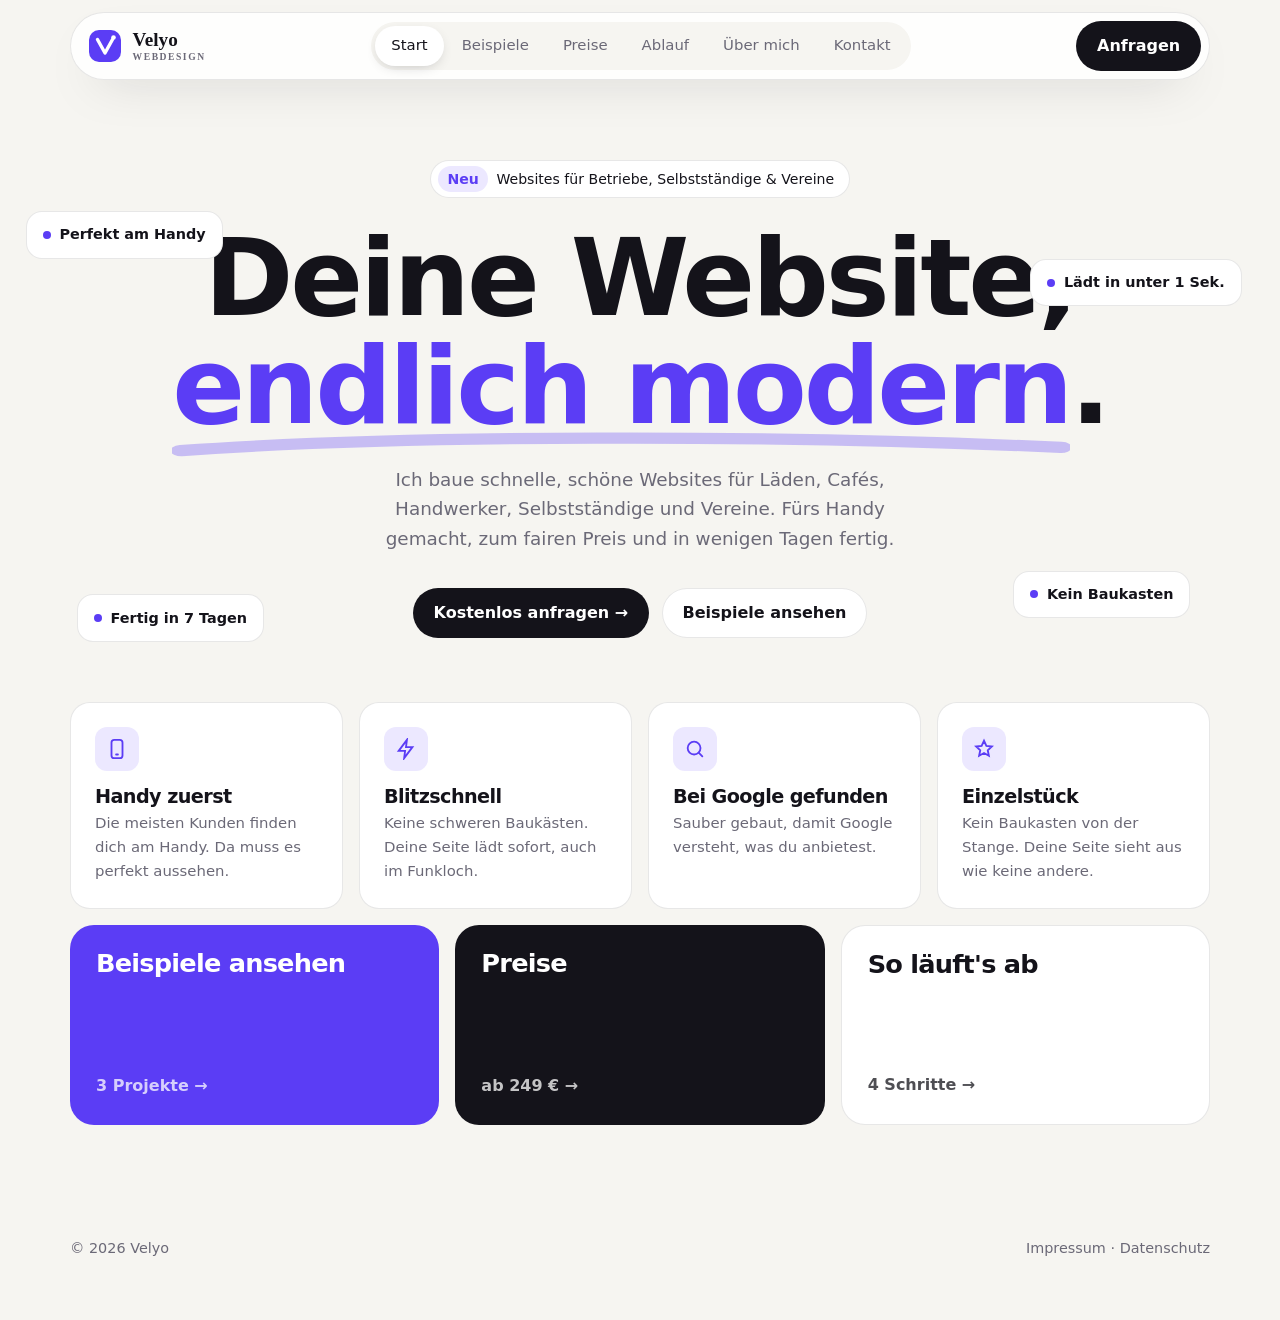
==== index.html @ c9d6e17a "index.html" ====
<!doctype html>
<html lang="de">
<head>
<meta charset="utf-8">
<meta name="viewport" content="width=device-width, initial-scale=1">
<meta name="robots" content="noindex, nofollow">
<title>Velyo – Websites für Betriebe & Vereine</title>
<meta name="description" content="Moderne Websites für Betriebe, Selbstständige und Vereine. Fürs Handy gemacht, fairer Preis, in wenigen Tagen fertig.">
<link rel="icon" href="data:image/svg+xml,%3Csvg xmlns='http://www.w3.org/2000/svg' viewBox='0 0 36 36'%3E%3Crect x='2' y='2' width='32' height='32' rx='10' fill='%235b3df5'/%3E%3Cpath d='M10.5 11.5 18 25l7.5-13.5' stroke='%23fff' stroke-width='3.4' fill='none' stroke-linecap='round' stroke-linejoin='round'/%3E%3Ccircle cx='26.5' cy='9.5' r='2.3' fill='%23fff'/%3E%3C/svg%3E">
<link rel="stylesheet" href="fonts/fonts.css">
<style>
  /* Nur eine Farbe: Lila. Dazu Schwarz, Weiß und Grau. */
  :root{--bg:#f6f5f1;--karte:#fff;--text:#14131a;--muted:#6b6977;--line:rgba(20,19,26,.1);--akzent:#5b3df5;--akzent-hell:#ece8ff;--schatten:0 20px 50px -28px rgba(20,19,26,.35)}
  *{box-sizing:border-box;margin:0;padding:0}
  body{font-family:'Inter',system-ui,sans-serif;background:var(--bg);color:var(--text);line-height:1.6;overflow-x:hidden}
  h1,h2,h3{font-family:'Bricolage Grotesque',system-ui,sans-serif;letter-spacing:-.03em;line-height:1;font-weight:800}
  a{color:inherit}
  .wrap{max-width:1180px;margin:0 auto;padding:0 20px}
  .ak{color:var(--akzent)}

  /* ---------- Menü ---------- */
  nav{position:sticky;top:12px;z-index:30;margin:12px auto 0;max-width:1180px;padding:0 20px}
  .bar{position:relative;display:flex;align-items:center;justify-content:space-between;gap:1rem;background:rgba(255,255,255,.86);backdrop-filter:blur(14px);border:1px solid var(--line);border-radius:999px;padding:8px 8px 8px 16px;box-shadow:var(--schatten)}
  .logo{font-family:'Bricolage Grotesque';font-weight:800;font-size:1.2rem;text-decoration:none;display:flex;align-items:center;gap:.6rem;flex:none}
  .logo svg{flex:none;transition:transform .4s cubic-bezier(.3,1.6,.5,1)}
  .logo:hover svg{transform:rotate(-8deg) scale(1.06)}
  .logo span{display:flex;flex-direction:column;line-height:1}
  .logo small{font-family:'Inter';font-size:.6rem;font-weight:600;letter-spacing:.16em;text-transform:uppercase;color:var(--muted);margin-top:3px}
  .menu{display:flex;gap:2px;list-style:none;background:var(--bg);border-radius:999px;padding:4px}
  .menu a{display:block;text-decoration:none;font-weight:500;font-size:.93rem;color:var(--muted);padding:.5rem 1rem;border-radius:999px;transition:background .25s,color .25s}
  .menu a:hover{color:var(--text)}
  .menu a.aktiv{background:#fff;color:var(--text);box-shadow:0 4px 14px -6px rgba(20,19,26,.3)}
  .rechts{display:flex;align-items:center;gap:6px}
  .burger{display:none;width:44px;height:44px;border-radius:50%;border:1px solid var(--line);background:#fff;cursor:pointer;place-items:center}
  .burger span{display:block;width:18px;height:2px;background:var(--text);border-radius:2px;position:relative;transition:background .2s}
  .burger span::before,.burger span::after{content:"";position:absolute;left:0;width:18px;height:2px;background:var(--text);border-radius:2px;transition:transform .25s}
  .burger span::before{top:-6px}.burger span::after{top:6px}
  .offen .burger span{background:transparent}
  .offen .burger span::before{transform:translateY(6px) rotate(45deg)}
  .offen .burger span::after{transform:translateY(-6px) rotate(-45deg)}
  .handymenu{display:none;position:absolute;top:calc(100% + 10px);left:0;right:0;background:#fff;border:1px solid var(--line);border-radius:24px;padding:10px;box-shadow:0 30px 60px -20px rgba(20,19,26,.4)}
  .offen .handymenu{display:grid;animation:auf .25s ease}
  @keyframes auf{from{opacity:0;transform:translateY(-8px)}}
  .handymenu a{text-decoration:none;font-family:'Bricolage Grotesque';font-weight:700;font-size:1.3rem;padding:.85rem 1rem;border-radius:16px;display:flex;justify-content:space-between}
  .handymenu a::after{content:"→";color:var(--muted)}
  .handymenu a.aktiv{background:var(--akzent-hell);color:var(--akzent)}
  .handymenu a.aktiv::after{color:var(--akzent)}

  .btn{display:inline-flex;align-items:center;gap:.5rem;background:var(--text);color:#fff;text-decoration:none;font:inherit;font-weight:600;padding:.75rem 1.3rem;border-radius:999px;border:0;cursor:pointer;transition:transform .2s,background .2s}
  .btn:hover{transform:translateY(-2px);background:var(--akzent)}
  .btn.hell{background:#fff;color:var(--text);box-shadow:inset 0 0 0 1px var(--line)}
  .btn.hell:hover{background:var(--akzent-hell);color:var(--akzent)}

  /* ---------- Seiten ---------- */
  .seite{display:none;min-height:70vh}
  .seite.an{display:block;animation:seite .45s cubic-bezier(.2,.7,.2,1)}
  @keyframes seite{from{opacity:0;transform:translateY(14px)}}
  section{padding:72px 0}
  .kopf{display:flex;justify-content:space-between;align-items:end;gap:2rem;flex-wrap:wrap;margin-bottom:2.5rem}
  .kicker{font-weight:600;color:var(--akzent);font-size:.9rem;margin-bottom:.6rem;display:block}
  h2{font-size:clamp(2.3rem,5.4vw,4.2rem)}
  .kopf p{max-width:26rem;color:var(--muted)}
  .weiter{display:flex;justify-content:center;gap:.7rem;flex-wrap:wrap;margin-top:3rem}

  /* Start */
  .hero{padding:80px 0 40px;text-align:center;position:relative}
  .pill{display:inline-flex;align-items:center;gap:.5rem;background:#fff;border:1px solid var(--line);border-radius:999px;padding:.35rem .9rem .35rem .4rem;font-size:.88rem;font-weight:500;margin-bottom:1.6rem}
  .pill b{background:var(--akzent-hell);color:var(--akzent);border-radius:999px;padding:.1rem .6rem;font-weight:600}
  .hero h1{font-size:clamp(2.9rem,8.4vw,7rem);max-width:14ch;margin:0 auto}
  .mark{position:relative;white-space:nowrap;color:var(--akzent)}
  .mark svg{position:absolute;left:0;bottom:-.12em;width:100%;height:.3em}
  .mark path{stroke-dasharray:400;stroke-dashoffset:400;animation:draw 1.2s .4s ease forwards}
  @keyframes draw{to{stroke-dashoffset:0}}
  .hero p{max-width:36rem;margin:1.6rem auto 2.2rem;color:var(--muted);font-size:1.15rem}
  .ctas{display:flex;gap:.8rem;justify-content:center;flex-wrap:wrap}
  .floats{position:absolute;inset:0;pointer-events:none}
  .f{position:absolute;display:flex;align-items:center;gap:.55rem;background:#fff;border:1px solid var(--line);border-radius:16px;padding:.7rem 1rem;font-weight:600;font-size:.9rem;box-shadow:var(--schatten);animation:float 6s ease-in-out infinite}
  .f::before{content:"";width:8px;height:8px;border-radius:50%;background:var(--akzent)}
  @keyframes float{50%{transform:translateY(-12px)}}
  .vorteile{display:grid;grid-template-columns:repeat(4,1fr);gap:16px}
  .v{background:var(--karte);border:1px solid var(--line);border-radius:20px;padding:24px}
  .v .ico{width:44px;height:44px;border-radius:12px;display:grid;place-items:center;margin-bottom:1rem;background:var(--akzent-hell)}
  .v h3{font-size:1.2rem;margin-bottom:.4rem}
  .v p{color:var(--muted);font-size:.93rem}
  .kacheln{display:grid;grid-template-columns:repeat(3,1fr);gap:16px;margin-top:16px}
  .sprung{display:flex;flex-direction:column;justify-content:space-between;gap:2.5rem;min-height:200px;background:var(--karte);border:1px solid var(--line);border-radius:24px;padding:26px;text-decoration:none;transition:transform .25s,box-shadow .25s}
  .sprung:hover{transform:translateY(-4px);box-shadow:var(--schatten)}
  .sprung.dunkel{background:var(--text);color:#fff;border:0}
  .sprung.lila{background:var(--akzent);color:#fff;border:0}
  .sprung h3{font-size:1.6rem}
  .sprung span{font-weight:600;opacity:.75}

  /* Arbeiten */
  .projekte{display:grid;grid-template-columns:repeat(3,1fr);gap:20px}
  .projekt{background:var(--karte);border:1px solid var(--line);border-radius:24px;overflow:hidden;text-decoration:none;display:flex;flex-direction:column;transition:transform .3s,box-shadow .3s}
  .projekt:hover{transform:translateY(-6px);box-shadow:var(--schatten)}
  .screen{position:relative;aspect-ratio:4/5;overflow:hidden;background:#eee;border-bottom:1px solid var(--line)}
  .screen iframe{position:absolute;top:0;left:0;width:390px;height:780px;border:0;transform-origin:0 0;pointer-events:none}
  .projekt .info{padding:20px 22px 22px}
  .projekt h3{font-size:1.4rem;margin-bottom:.3rem}
  .projekt p{color:var(--muted);font-size:.93rem}
  .tags{display:flex;gap:.4rem;flex-wrap:wrap;margin-top:.9rem}
  .tags span{font-size:.75rem;font-weight:600;background:var(--bg);border-radius:999px;padding:.2rem .65rem}
  .hinweis{color:var(--muted);font-size:.85rem;margin-top:1.2rem}

  /* Preise */
  .preise{display:grid;grid-template-columns:repeat(3,1fr);gap:20px;align-items:stretch}
  .p{background:var(--karte);border:1px solid var(--line);border-radius:28px;padding:32px;display:flex;flex-direction:column}
  .p.top{background:var(--text);color:#fff;border:0;box-shadow:var(--schatten)}
  .p.top .muted{color:#a9a7b6}
  .badge{align-self:flex-start;background:var(--akzent);color:#fff;font-weight:600;font-size:.75rem;padding:.25rem .7rem;border-radius:999px;margin-bottom:1rem}
  .p h3{font-size:1.5rem}
  .muted{color:var(--muted)}
  .betrag{font-family:'Bricolage Grotesque';font-weight:800;font-size:3.2rem;margin:1rem 0 .2rem;letter-spacing:-.04em}
  .betrag small{font-size:1rem;font-weight:500;letter-spacing:0}
  .p ul{list-style:none;margin:1.4rem 0 2rem;flex:1}
  .p li{padding:.45rem 0 .45rem 1.7rem;position:relative}
  .p li::before{content:"";position:absolute;left:0;top:.75rem;width:14px;height:8px;border-left:2.5px solid var(--akzent);border-bottom:2.5px solid var(--akzent);transform:rotate(-45deg)}
  .p.top li::before{border-color:#fff}
  .p.top .btn{background:var(--akzent)}
  .p.top .btn:hover{background:#fff;color:var(--text)}
  .angebot{margin-top:2rem;background:var(--akzent-hell);border-radius:20px;padding:20px 24px;font-weight:500}
  .angebot b{font-family:'Bricolage Grotesque';font-size:1.2rem;color:var(--akzent)}

  /* Ablauf */
  .schritte{display:grid;grid-template-columns:repeat(4,1fr);gap:16px}
  .schritt{padding:24px;border-radius:20px;background:var(--karte);border:1px solid var(--line)}
  .schritt .n{font-family:'Bricolage Grotesque';font-weight:800;font-size:2.6rem;color:var(--akzent);line-height:1;margin-bottom:.8rem}
  .schritt h3{font-size:1.15rem;margin-bottom:.3rem}
  .schritt p{color:var(--muted);font-size:.93rem}
  details{background:var(--karte);border:1px solid var(--line);border-radius:16px;padding:18px 22px;margin-bottom:10px}
  summary{font-weight:600;cursor:pointer;list-style:none;display:flex;justify-content:space-between;gap:1rem}
  summary::after{content:"+";font-size:1.3rem;line-height:1;transition:transform .2s;color:var(--akzent)}
  details[open] summary::after{transform:rotate(45deg)}
  details p{color:var(--muted);margin-top:.7rem}

  /* Über mich */
  .ich{display:grid;grid-template-columns:.8fr 1.2fr;gap:48px;align-items:center}
  .ichkarte{border-radius:32px;background:var(--akzent);padding:14px;display:grid;grid-template-columns:1fr 1fr;gap:10px;box-shadow:0 40px 70px -40px rgba(91,61,245,.7)}
  .ik-zahl{background:rgba(255,255,255,.12);border:1px solid rgba(255,255,255,.2);border-radius:22px;padding:26px 20px;color:#fff}
  .ik-zahl b{display:block;font-family:'Bricolage Grotesque';font-weight:800;font-size:clamp(2rem,4.4vw,2.8rem);letter-spacing:-.03em;line-height:1}
  .ik-zahl span{display:block;margin-top:.5rem;font-size:.9rem;opacity:.85}
  .ich p{color:var(--muted);font-size:1.08rem;margin-bottom:1rem}
  .ich p b{color:var(--text)}
  .prinzipien{list-style:none;margin:0 0 1rem}
  .prinzipien li{color:var(--muted);padding:.3rem 0 .3rem 1.6rem;position:relative}
  .prinzipien li::before{content:"";position:absolute;left:0;top:.75rem;width:10px;height:10px;border-radius:3px;background:var(--akzent)}
  .prinzipien b{color:var(--text)}

  /* Kontakt */
  .kontakt{background:var(--text);color:#fff;border-radius:36px;padding:64px 48px;text-align:center;position:relative;overflow:hidden}
  .kontakt::before{content:"";position:absolute;width:520px;height:520px;border-radius:50%;background:radial-gradient(circle,rgba(91,61,245,.5),transparent 70%);top:-220px;left:50%;transform:translateX(-50%)}
  .kontakt > *{position:relative;z-index:1}
  .kontakt h2{margin-bottom:1rem}
  .kontakt p{color:#a9a7b6;max-width:32rem;margin:0 auto 2rem}
  .formular{max-width:560px;margin:0 auto;text-align:left;display:grid;gap:12px}
  .formular .zeile{display:grid;grid-template-columns:1fr 1fr;gap:12px}
  .formular input,.formular textarea{width:100%;font:inherit;color:#fff;background:rgba(255,255,255,.08);border:1px solid rgba(255,255,255,.15);border-radius:14px;padding:.85rem 1rem}
  .formular input::placeholder,.formular textarea::placeholder{color:#8f8d9c}
  .formular textarea{min-height:110px;resize:vertical}
  .formular .wahl{display:flex;gap:8px;flex-wrap:wrap}
  .formular .wahl button{font:inherit;font-weight:600;font-size:.9rem;border-radius:999px;padding:.5rem 1rem;cursor:pointer;background:transparent;color:#fff;border:1px solid rgba(255,255,255,.25)}
  .formular .wahl button.on{background:#fff;color:var(--text);border-color:#fff}
  .formular .btn{justify-self:start;background:var(--akzent)}
  .formular .btn:hover{background:#fff;color:var(--text)}

  footer{padding:40px 0 60px;color:var(--muted);font-size:.9rem}
  footer .wrap{display:flex;justify-content:space-between;flex-wrap:wrap;gap:1rem}
  footer a{text-decoration:none}

  @media (max-width:980px){
    .menu{display:none}
    .burger{display:grid}
    .rechts .btn{display:none}
  }
  @media (max-width:900px){
    .floats{display:none}
    .hero{padding:48px 0 24px}
    .projekte,.preise,.ich,.kacheln{grid-template-columns:1fr}
    .vorteile,.schritte{grid-template-columns:1fr 1fr}
    section{padding:48px 0}
    .kontakt{padding:48px 22px;border-radius:28px}
    .screen{aspect-ratio:1/1}
    .sprung{min-height:140px}
  }
  @media (max-width:520px){.vorteile,.schritte,.formular .zeile{grid-template-columns:1fr}.formular .btn{justify-self:stretch;justify-content:center}}
  @media (prefers-reduced-motion:reduce){*{animation:none!important;transition:none!important}.mark path{stroke-dashoffset:0}}
</style>
</head>
<body>

<nav id="nav"><div class="bar">
  <a class="logo" href="#start" aria-label="Velyo"><svg width="36" height="36" viewBox="0 0 36 36" aria-hidden="true"><rect x="2" y="2" width="32" height="32" rx="10" fill="#5b3df5"/><path d="M10.5 11.5 18 25l7.5-13.5" stroke="#fff" stroke-width="3.4" fill="none" stroke-linecap="round" stroke-linejoin="round"/><circle cx="26.5" cy="9.5" r="2.3" fill="#fff"/></svg><span>Velyo<small>Webdesign</small></span></a>
  <ul class="menu" id="menu"></ul>
  <div class="rechts">
    <a class="btn" href="#kontakt">Anfragen</a>
    <button class="burger" id="burger" aria-label="Menü öffnen" aria-expanded="false"><span></span></button>
  </div>
  <div class="handymenu" id="handymenu"></div>
</div></nav>

<!-- ===== START ===== -->
<main class="seite" data-seite="start" data-titel="Start">
  <header class="hero"><div class="wrap">
    <div class="floats" aria-hidden="true">
      <div class="f" style="left:2%;top:22%">Perfekt am Handy</div>
      <div class="f" style="right:3%;top:30%;animation-delay:1.5s">Lädt in unter 1 Sek.</div>
      <div class="f" style="left:6%;bottom:6%;animation-delay:3s">Fertig in 7 Tagen</div>
      <div class="f" style="right:7%;bottom:10%;animation-delay:2s">Kein Baukasten</div>
    </div>
    <span class="pill"><b>Neu</b> Websites für Betriebe, Selbstständige & Vereine</span>
    <h1>Deine Website, <span class="mark">endlich modern<svg viewBox="0 0 300 20" preserveAspectRatio="none"><path d="M3 14 C 80 4, 200 4, 297 12" stroke="#5b3df5" stroke-opacity=".3" stroke-width="7" fill="none" stroke-linecap="round"/></svg></span>.</h1>
    <p>Ich baue schnelle, schöne Websites für Läden, Cafés, Handwerker, Selbstständige und Vereine. Fürs Handy gemacht, zum fairen Preis und in wenigen Tagen fertig.</p>
    <div class="ctas"><a class="btn" href="#kontakt">Kostenlos anfragen →</a><a class="btn hell" href="#arbeiten">Beispiele ansehen</a></div>
  </div></header>
  <section style="padding-top:24px"><div class="wrap">
    <div class="vorteile">
      <div class="v"><div class="ico"><svg width="22" height="22" viewBox="0 0 24 24" fill="none" stroke="#5b3df5" stroke-width="2" stroke-linecap="round"><rect x="6" y="2" width="12" height="20" rx="3"/><path d="M11 18h2"/></svg></div><h3>Handy zuerst</h3><p>Die meisten Kunden finden dich am Handy. Da muss es perfekt aussehen.</p></div>
      <div class="v"><div class="ico"><svg width="22" height="22" viewBox="0 0 24 24" fill="none" stroke="#5b3df5" stroke-width="2" stroke-linecap="round"><path d="M13 2 4 14h7l-1 8 9-12h-7z"/></svg></div><h3>Blitzschnell</h3><p>Keine schweren Baukästen. Deine Seite lädt sofort, auch im Funkloch.</p></div>
      <div class="v"><div class="ico"><svg width="22" height="22" viewBox="0 0 24 24" fill="none" stroke="#5b3df5" stroke-width="2" stroke-linecap="round"><circle cx="11" cy="11" r="7"/><path d="m20 20-4-4"/></svg></div><h3>Bei Google gefunden</h3><p>Sauber gebaut, damit Google versteht, was du anbietest.</p></div>
      <div class="v"><div class="ico"><svg width="22" height="22" viewBox="0 0 24 24" fill="none" stroke="#5b3df5" stroke-width="2" stroke-linecap="round"><path d="M12 3l2.6 5.6 6 .7-4.5 4.1 1.2 6L12 16.4 6.7 19.4l1.2-6L3.4 9.3l6-.7z"/></svg></div><h3>Einzelstück</h3><p>Kein Baukasten von der Stange. Deine Seite sieht aus wie keine andere.</p></div>
    </div>
    <div class="kacheln">
      <a class="sprung lila" href="#arbeiten"><h3>Beispiele ansehen</h3><span>3 Projekte →</span></a>
      <a class="sprung dunkel" href="#preise"><h3>Preise</h3><span>ab 249 € →</span></a>
      <a class="sprung" href="#ablauf"><h3>So läuft's ab</h3><span>4 Schritte →</span></a>
    </div>
  </div></section>
</main>

<!-- ===== ARBEITEN ===== -->
<main class="seite" data-seite="arbeiten" data-titel="Beispiele">
  <section><div class="wrap">
    <div class="kopf"><div><span class="kicker">Beispiele</span><h2>So kann's aussehen</h2></div><p>Drei Beispiel-Projekte. Antippen und am Handy durchscrollen.</p></div>
    <div class="projekte">
      <a class="projekt" href="beispiele/cafe/"><div class="screen"><iframe data-src="beispiele/cafe/" scrolling="no" tabindex="-1" title="Vorschau Café"></iframe></div><div class="info"><h3>Café Morgenrot</h3><p>Speisekarte zum Durchklicken und „Jetzt geöffnet“-Anzeige.</p><div class="tags"><span>Gastro</span><span>Speisekarte</span><span>Öffnungszeiten live</span></div></div></a>
      <a class="projekt" href="beispiele/verein/"><div class="screen"><iframe data-src="beispiele/verein/" scrolling="no" tabindex="-1" title="Vorschau Verein"></iframe></div><div class="info"><h3>LG Neckarufer</h3><p>Countdown zum nächsten Wettkampf und Trainingsgruppen-Filter.</p><div class="tags"><span>Verein</span><span>Termine</span><span>Mitglieder werben</span></div></div></a>
      <a class="projekt" href="beispiele/handwerk/"><div class="screen"><iframe data-src="beispiele/handwerk/" scrolling="no" tabindex="-1" title="Vorschau Schreinerei"></iframe></div><div class="info"><h3>Schreinerei Brandt</h3><p>Preis-Schätzer und Anfrage-Formular für neue Aufträge.</p><div class="tags"><span>Handwerk</span><span>Preis-Rechner</span><span>Anfragen</span></div></div></a>
    </div>
    <p class="hinweis">Die Betriebe sind erfunden. Sie zeigen, was möglich ist. Deine Website wird genau auf dich zugeschnitten.</p>
    <div class="weiter"><a class="btn" href="#preise">Weiter zu den Preisen →</a></div>
  </div></section>
</main>

<!-- ===== PREISE ===== -->
<main class="seite" data-seite="preise" data-titel="Preise">
  <section><div class="wrap">
    <div class="kopf"><div><span class="kicker">Preise</span><h2>Fair & klar</h2></div><p>Festpreis, keine versteckten Kosten, und die Website gehört dir. Die Hälfte zahlst du zum Start, die andere Hälfte, wenn alles fertig ist.</p></div>
    <div class="preise">
      <div class="p"><h3>Visitenkarte</h3><p class="muted">Eine Seite, alles Wichtige.</p><div class="betrag">249 €<small> einmalig</small></div>
        <ul><li>1 Seite mit allen Infos</li><li>Öffnungszeiten, Karte, Kontakt</li><li>Perfekt am Handy</li><li>Fertig in 5 Tagen</li></ul><a class="btn hell" href="#kontakt">Anfragen</a></div>
      <div class="p top"><span class="badge">Beliebt</span><h3>Standard</h3><p class="muted">Für Betriebe, die wachsen wollen.</p><div class="betrag">449 €<small> einmalig</small></div>
        <ul><li>Bis zu 5 Seiten</li><li>Speisekarte, Leistungen oder Termine</li><li>Anfrage-Formular</li><li>Bildergalerie</li><li>Google-Maps-Karte & Öffnungszeiten</li><li>Google-Profil eingerichtet</li><li>Instagram & Social Media verknüpft</li><li>Gefunden werden bei Google (Grundpaket)</li><li>3 Änderungsrunden</li><li>1 Monat kostenlose Änderungen</li></ul><a class="btn" href="#kontakt">Anfragen</a></div>
      <div class="p"><h3>Premium</h3><p class="muted">Für alle, die richtig auffallen wollen.</p><div class="betrag">749 €<small> einmalig</small></div>
        <ul><li>Alles aus Standard</li><li>Bis zu 10 Seiten</li><li>Online-Terminbuchung oder Reservierung</li><li>Besondere Animationen & Effekte</li><li>News- oder Blog-Bereich</li><li>Zweite Sprache (z. B. Englisch)</li><li>Unbegrenzte Änderungsrunden</li></ul><a class="btn hell" href="#kontakt">Anfragen</a></div>
    </div>
    <div class="angebot"><b>Startangebot:</b> Die ersten 3 Kunden bekommen 50 % Rabatt, wenn sie mir danach eine ehrliche Bewertung schreiben.</div>
  </div></section>
</main>

<!-- ===== ABLAUF ===== -->
<main class="seite" data-seite="ablauf" data-titel="Ablauf">
  <section><div class="wrap">
    <div class="kopf"><div><span class="kicker">Ablauf</span><h2>In 4 Schritten online</h2></div><p>Du musst nichts Technisches können. Ich kümmere mich um alles.</p></div>
    <div class="schritte">
      <div class="schritt"><div class="n">1</div><h3>Anfrage</h3><p>Füll das kurze Formular aus. Dauert 2 Minuten.</p></div>
      <div class="schritt"><div class="n">2</div><h3>Entwurf</h3><p>Nach der Anzahlung (50 %) bekommst du in 2–3 Tagen einen Link zu deinem Entwurf.</p></div>
      <div class="schritt"><div class="n">3</div><h3>Feinschliff</h3><p>Schreib mir, was anders soll. Ich passe es an.</p></div>
      <div class="schritt"><div class="n">4</div><h3>Online</h3><p>Die Seite geht live, und du zahlst die zweite Hälfte.</p></div>
    </div>
  </div></section>
  <section style="padding-top:0"><div class="wrap" style="max-width:820px">
    <h2 style="margin-bottom:2rem;text-align:center;font-size:clamp(2rem,4vw,3rem)">Häufige Fragen</h2>
    <details><summary>Was kostet die Website im Monat?</summary><p>Die Website selbst nichts. Nur die eigene Adresse (z. B. cafe-musterstadt.de) kostet etwa 1 € im Monat. Die zahlst du direkt beim Anbieter, und sie gehört dir.</p></details>
    <details><summary>Wie läuft die Bezahlung?</summary><p>Die Hälfte zahlst du als Anzahlung zum Start, die andere Hälfte, wenn die Website fertig ist. Bequem per Überweisung.</p></details>
    <details><summary>Kann ich später selbst etwas ändern?</summary><p>Ja. Kleine Änderungen wie Öffnungszeiten zeige ich dir. Größere Änderungen schickst du mir einfach, und ich sage dir vorher, was sie kosten.</p></details>
    <details><summary>Ich habe schon eine alte Website. Geht das trotzdem?</summary><p>Klar. Ich übernehme deine Inhalte und mache sie modern. Deine Adresse bleibt gleich.</p></details>
    <details><summary>Brauche ich gute Fotos?</summary><p>Hilft, ist aber kein Muss. Schick mir einfach Handyfotos, oder ich arbeite mit kostenlosen Profi-Bildern.</p></details>
    <div class="weiter"><a class="btn" href="#kontakt">Jetzt anfragen →</a></div>
  </div></section>
</main>

<!-- ===== ÜBER MICH ===== -->
<main class="seite" data-seite="ueber" data-titel="Über mich">
  <section><div class="wrap">
    <div class="ich">
      <div class="ichkarte" aria-hidden="true">
        <div class="ik-zahl"><b>24 h</b><span>bis zur Antwort</span></div>
        <div class="ik-zahl"><b>7 Tage</b><span>bis zur fertigen Seite</span></div>
        <div class="ik-zahl"><b>100 %</b><span>fürs Handy gemacht</span></div>
        <div class="ik-zahl"><b>1 : 1</b><span>Einzelstück, kein Baukasten</span></div>
      </div>
      <div>
        <span class="kicker">Über mich</span>
        <h2 style="margin-bottom:1.4rem">Wer steckt dahinter?</h2>
        <p>Ich mache gerade mein Abi und baue nebenbei Websites. Dabei nutze ich die neuesten Werkzeuge, und deshalb bin ich <b>schneller und günstiger als eine große Agentur</b>. Das Ergebnis sieht trotzdem richtig gut aus.</p>
        <p>Mir fällt ständig auf, wie viele tolle Läden, Selbstständige und Vereine eine veraltete oder gar keine Website haben. Dabei suchen heute fast alle Kunden zuerst im Internet. <b>Wer da nicht gut aussieht, verliert Kunden</b>, und genau das will ich ändern.</p>
        <p>Wie ich arbeite:</p>
        <ul class="prinzipien">
          <li><b>Ehrlich:</b> Festpreis vorher, keine versteckten Kosten.</li>
          <li><b>Schnell:</b> Antwort in 24 Stunden, Entwurf in 2–3 Tagen.</li>
          <li><b>Fair:</b> Halb zum Start, halb wenn alles fertig ist.</li>
          <li><b>Mit Liebe zum Detail:</b> Jede Seite ist ein Einzelstück.</li>
        </ul>
        <p>Wenn ich nicht gerade baue, bin ich beim Laufen oder auf dem Rad. Ausdauer habe ich also, auch bei deinem Projekt.</p>
      </div>
    </div>
  </div></section>
</main>

<!-- ===== KONTAKT ===== -->
<main class="seite" data-seite="kontakt" data-titel="Kontakt">
  <section><div class="wrap">
    <div class="kontakt">
      <h2>Projekt anfragen</h2>
      <p>Erzähl mir kurz, was du brauchst. Du bekommst innerhalb von 24 Stunden eine erste Idee und einen Festpreis, kostenlos und unverbindlich.</p>
      <form id="anfrage" class="formular">
        <div class="zeile"><input name="name" placeholder="Dein Name" required><input name="betrieb" placeholder="Betrieb / Verein"></div>
        <div class="wahl" id="paket">
          <button type="button" data-v="Visitenkarte">Visitenkarte</button><button type="button" class="on" data-v="Standard">Standard</button><button type="button" data-v="Premium">Premium</button><button type="button" data-v="Weiß ich noch nicht">Weiß nicht</button>
        </div>
        <textarea name="text" placeholder="Was machst du, und was soll die Website können? Hast du schon eine?"></textarea>
        <button class="btn" type="submit">Anfrage abschicken →</button>
      </form>
    </div>
  </div></section>
</main>

<footer><div class="wrap">
  <span>© <span id="jahr"></span> Velyo</span>
  <span><a href="impressum.html">Impressum</a> · <a href="impressum.html#datenschutz">Datenschutz</a></span>
</div></footer>

<script>
  document.getElementById('jahr').textContent=new Date().getFullYear();
  if('scrollRestoration' in history) history.scrollRestoration='manual';

  // ---------- Menü & Seiten ----------
  const seiten=[...document.querySelectorAll('.seite')];
  const menuHTML=seiten.map(s=>`<a href="#${s.dataset.seite}" data-ziel="${s.dataset.seite}">${s.dataset.titel}</a>`).join('');
  document.getElementById('menu').innerHTML=seiten.map(s=>`<li><a href="#${s.dataset.seite}" data-ziel="${s.dataset.seite}">${s.dataset.titel}</a></li>`).join('');
  document.getElementById('handymenu').innerHTML=menuHTML;
  const nav=document.getElementById('nav'), burger=document.getElementById('burger');
  burger.onclick=()=>{const o=nav.classList.toggle('offen');burger.setAttribute('aria-expanded',o)};
  document.addEventListener('click',e=>{if(!nav.contains(e.target))nav.classList.remove('offen')});

  function zeige(){
    const id=(location.hash||'#start').slice(1);
    const ziel=seiten.find(s=>s.dataset.seite===id)||seiten[0];
    seiten.forEach(s=>s.classList.toggle('an',s===ziel));
    document.querySelectorAll('[data-ziel]').forEach(a=>a.classList.toggle('aktiv',a.dataset.ziel===ziel.dataset.seite));
    nav.classList.remove('offen'); burger.setAttribute('aria-expanded',false);
    document.title=(ziel.dataset.seite==='start'?'':ziel.dataset.titel+' – ')+'Velyo';
    window.scrollTo(0,0);
    if(ziel.dataset.seite==='arbeiten') vorschauen();
  }
  addEventListener('hashchange',zeige); zeige();

  // ---------- Live-Vorschauen (erst laden, wenn die Seite "Beispiele" offen ist) ----------
  function vorschauen(){
    requestAnimationFrame(()=>document.querySelectorAll('.screen').forEach(s=>{
      const f=s.querySelector('iframe'), k=s.clientWidth/390;
      f.style.transform=`scale(${k})`; f.style.height=(s.clientHeight/k)+'px';
      if(!f.src){f.onload=()=>{try{f.contentDocument.documentElement.style.overflow='hidden';f.contentDocument.querySelectorAll('.reveal').forEach(e=>e.classList.add('on'))}catch(e){}};f.src=f.dataset.src}
    }));
  }
  addEventListener('resize',()=>{if(location.hash==='#arbeiten')vorschauen()});

  // ---------- Anfrage-Formular: öffnet eine fertige E-Mail ----------
  const EMAIL='rkieglergrasa@gmail.com';
  let paket='Standard';
  document.getElementById('paket').addEventListener('click',e=>{
    const b=e.target.closest('button'); if(!b) return;
    paket=b.dataset.v; [...b.parentNode.children].forEach(x=>x.classList.toggle('on',x===b));
  });
  document.getElementById('anfrage').addEventListener('submit',e=>{
    e.preventDefault(); const f=new FormData(e.target);
    const body=`Name: ${f.get('name')}\nBetrieb: ${f.get('betrieb')||'-'}\nPaket: ${paket}\n\n${f.get('text')||''}`;
    location.href=`mailto:${EMAIL}?subject=${encodeURIComponent('Website-Anfrage: '+(f.get('betrieb')||f.get('name')))}&body=${encodeURIComponent(body)}`;
  });
</script>
</body>
</html>
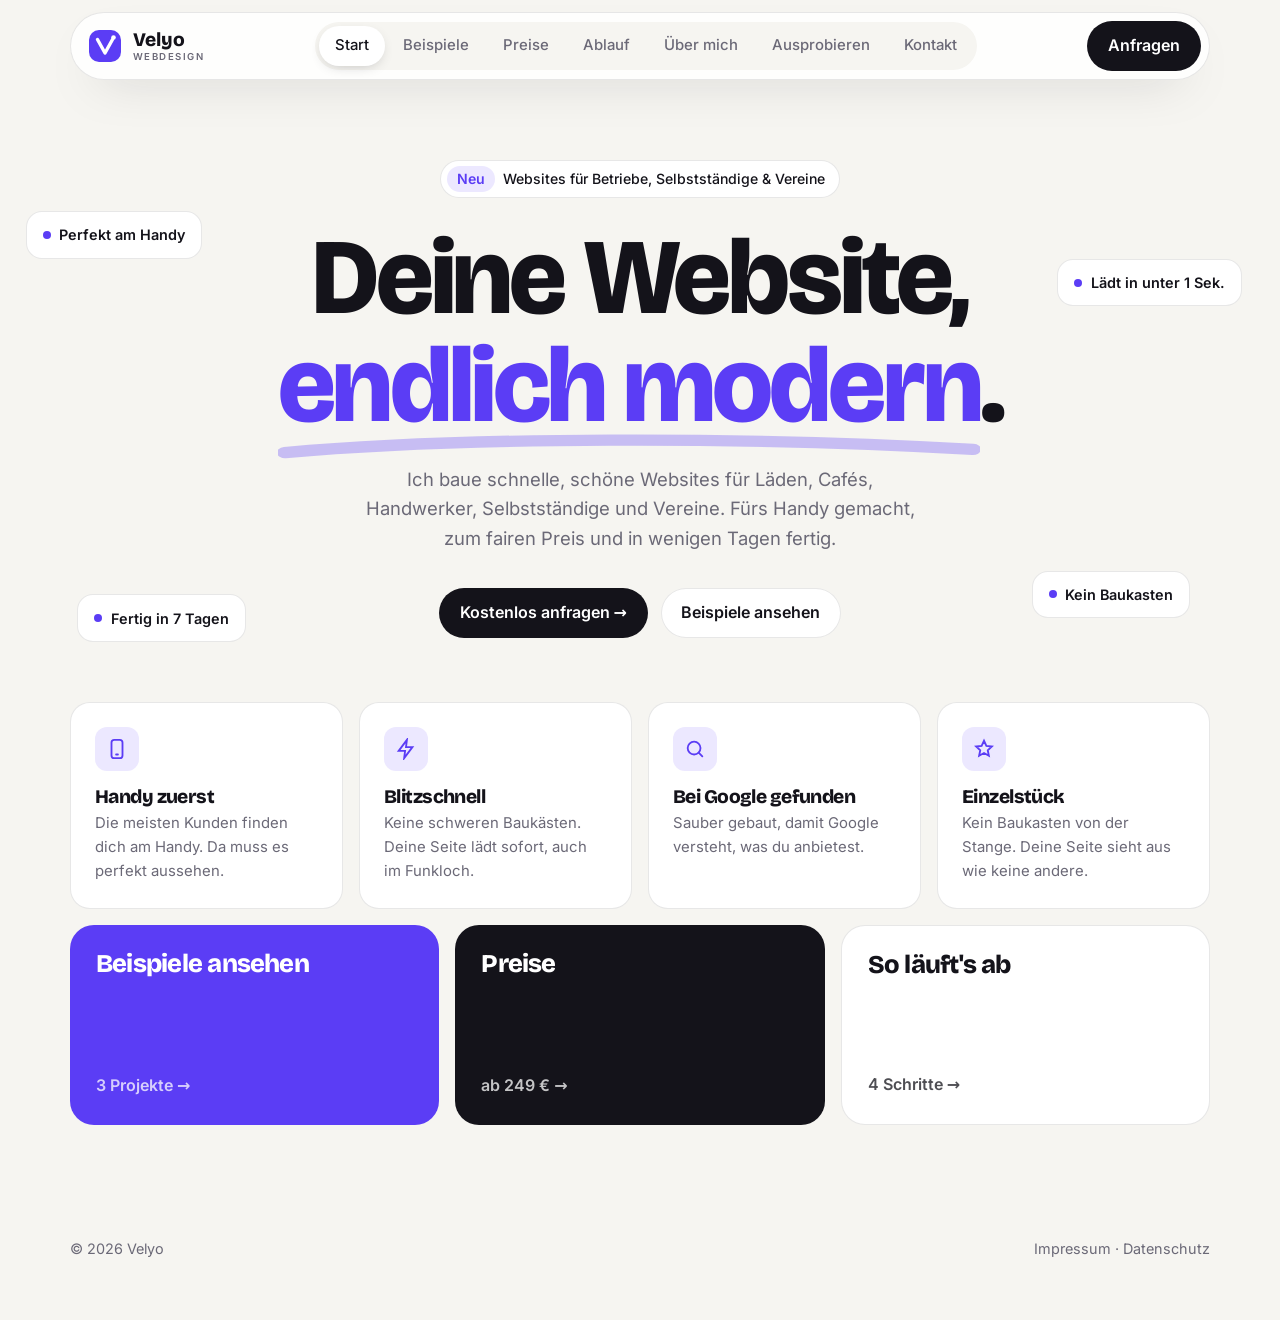
==== commit a50739ea: "Baukasten: Kunden bauen sich eine Vorschau" ====
--- a/index.html
+++ b/index.html
@@ -308,6 +308,97 @@
   </div></section>
 </main>
 
+<!-- ===== BAUKASTEN: Kunde spielt selbst. Vorschau ist nur ein Bild (Canvas) mit Wasserzeichen, kein kopierbarer Code ===== -->
+<main class="seite" data-seite="baukasten" data-titel="Ausprobieren">
+  <section><div class="wrap">
+    <h2>Bau dir deine Vorschau</h2>
+    <p class="bk-intro">Name rein, Farbe wählen, fertig. So ungefähr könnte deine Seite aussehen. Die echte Seite baue ich danach Stück für Stück für dich.</p>
+    <div class="bk">
+      <div class="bk-form">
+        <label>Name deines Betriebs<input id="bkName" value="Café Sonnenschein" maxlength="28"></label>
+        <label>Branche<select id="bkArt"><option value="cafe">Café / Bäckerei</option><option value="handwerk">Handwerk</option><option value="verein">Verein / Sport</option><option value="friseur">Friseur / Beauty</option><option value="anders">Etwas anderes</option></select></label>
+        <label>Dein Spruch<input id="bkSpruch" maxlength="40"></label>
+        <div class="bk-lbl">Farbe</div><div class="bk-farben" id="bkFarben"></div>
+        <div class="bk-lbl">Stil</div><div class="wahl" id="bkStil"><button type="button" class="on" data-v="hell">Hell</button><button type="button" data-v="dunkel">Dunkel</button></div>
+        <button class="btn" id="bkLos" type="button">Diese Seite anfragen →</button>
+      </div>
+      <canvas id="bkBild" width="780" height="1500" aria-label="Vorschau deiner Website"></canvas>
+    </div>
+  </div></section>
+</main>
+<style>
+  .bk-intro{color:var(--muted);max-width:560px;margin:8px 0 28px}
+  .bk{display:grid;grid-template-columns:1fr 390px;gap:40px;align-items:start;user-select:none;-webkit-user-select:none}
+  .bk-form{display:grid;gap:16px;background:var(--karte);border-radius:24px;padding:24px;box-shadow:var(--schatten)}
+  .bk-form label{display:grid;gap:6px;font-weight:600;font-size:14px}
+  .bk-form input,.bk-form select{font:inherit;font-weight:500;padding:12px 14px;border-radius:12px;border:1px solid var(--line);background:var(--bg);user-select:text}
+  .bk-lbl{font-weight:600;font-size:14px;margin-bottom:-8px}
+  .bk-farben{display:flex;gap:10px}
+  .bk-farben button{width:38px;height:38px;border-radius:50%;border:3px solid #fff;box-shadow:0 0 0 1px var(--line);cursor:pointer}
+  .bk-farben button.on{box-shadow:0 0 0 3px var(--text)}
+  #bkBild{width:390px;height:750px;border-radius:36px;border:10px solid #14131a;background:#fff;box-shadow:var(--schatten);pointer-events:none}
+  @media (max-width:820px){.bk{grid-template-columns:1fr}#bkBild{width:min(390px,100%);height:auto;aspect-ratio:390/750;justify-self:center}}
+</style>
+<script>
+(() => {
+  const ART = {
+    cafe: { bild: 'beispiele/img/1528699633788-424224dc89b5-2000.jpg', spruch: 'Guter Kaffee. Langsamer Morgen.', knopf: 'Zur Karte', kacheln: ['Frühstück bis 14 Uhr', 'Kuchen hausgemacht', 'Tisch reservieren'] },
+    handwerk: { bild: 'beispiele/img/1512916194211-3f2b7f5f7de3-2000.jpg', spruch: 'Möbel, die bleiben.', knopf: 'Angebot holen', kacheln: ['Küchen & Schränke', 'Meisterbetrieb', 'Kostenloses Angebot'] },
+    verein: { bild: 'beispiele/img/1502904550040-7534597429ae-2000.jpg', spruch: 'Laufen. Springen. Zusammen.', knopf: 'Probetraining', kacheln: ['Trainingszeiten', 'Nächste Termine', 'Mitglied werden'] },
+    friseur: { spruch: 'Dein neuer Lieblingsschnitt.', knopf: 'Termin buchen', kacheln: ['Damen & Herren', 'Online-Termin', 'Preise ansehen'] },
+    anders: { spruch: 'Schön, dass du da bist.', knopf: 'Kontakt', kacheln: ['Unsere Leistungen', 'Über uns', 'So erreichst du uns'] },
+  };
+  const FARBEN = ['#5b3df5', '#e2553a', '#2563eb', '#a0673a', '#16a34a', '#db2777'];
+  const $ = id => document.getElementById(id), cv = $('bkBild'), x = cv.getContext('2d'), fotos = {};
+  let farbe = FARBEN[1], stil = 'hell';
+  cv.addEventListener('contextmenu', e => e.preventDefault());
+  $('bkFarben').innerHTML = FARBEN.map(f => `<button type="button" style="background:${f}" data-f="${f}" aria-label="Farbe ${f}"></button>`).join('');
+  $('bkFarben').onclick = e => { const b = e.target.closest('button'); if(!b) return; farbe = b.dataset.f; mal() };
+  $('bkStil').onclick = e => { const b = e.target.closest('button'); if(!b) return; stil = b.dataset.v; mal() };
+  $('bkArt').onchange = () => { $('bkSpruch').value = ART[$('bkArt').value].spruch; mal() };
+  $('bkName').oninput = $('bkSpruch').oninput = () => mal();
+  $('bkSpruch').value = ART.cafe.spruch;
+  const rr = (px, py, w, h, r) => { x.beginPath(); x.roundRect(px, py, w, h, r) };
+  function zeilen(t, max){ const out = []; let z = ''; for(const w of t.split(' ')){ const n = z ? z + ' ' + w : w; if(x.measureText(n).width > max && z){ out.push(z); z = w } else z = n } if(z) out.push(z); return out }
+  function mal(){
+    const a = ART[$('bkArt').value], name = $('bkName').value.trim() || 'Dein Betrieb', dunkel = stil === 'dunkel';
+    [...$('bkFarben').children].forEach(b => b.classList.toggle('on', b.dataset.f === farbe));
+    [...$('bkStil').children].forEach(b => b.classList.toggle('on', b.dataset.v === stil));
+    const bg = dunkel ? '#121117' : '#f6f5f1', karte = dunkel ? '#1d1c24' : '#fff', text = dunkel ? '#fff' : '#14131a';
+    x.setTransform(2, 0, 0, 2, 0, 0); x.fillStyle = bg; x.fillRect(0, 0, 390, 750);
+    // Menü-Pille
+    rr(14, 18, 362, 56, 28); x.fillStyle = karte; x.fill();
+    rr(26, 30, 32, 32, 10); x.fillStyle = farbe; x.fill();
+    x.fillStyle = '#fff'; x.font = '800 16px "Bricolage Grotesque",sans-serif'; x.textAlign = 'center'; x.textBaseline = 'middle'; x.fillText(name[0].toUpperCase(), 42, 47);
+    x.textAlign = 'left'; x.fillStyle = text; x.font = '700 15px Inter,sans-serif'; x.fillText(name.length > 18 ? name.slice(0, 17) + '…' : name, 68, 47);
+    x.font = '700 13px Inter,sans-serif'; const kw = x.measureText(a.knopf).width + 28; rr(366 - kw, 30, kw, 34, 17); x.fillStyle = farbe; x.fill(); x.fillStyle = '#fff'; x.textAlign = 'center'; x.fillText(a.knopf, 366 - kw / 2, 47);
+    // Startbild
+    x.save(); rr(14, 90, 362, 420, 26); x.clip();
+    const f = a.bild && fotos[a.bild];
+    if(f && f.complete && f.naturalWidth){ const s = Math.max(362 / f.naturalWidth, 420 / f.naturalHeight); x.drawImage(f, 195 - f.naturalWidth * s / 2, 300 - f.naturalHeight * s / 2, f.naturalWidth * s, f.naturalHeight * s) }
+    else { const g = x.createLinearGradient(14, 90, 376, 510); g.addColorStop(0, farbe); g.addColorStop(1, '#14131a'); x.fillStyle = g; x.fillRect(14, 90, 362, 420) }
+    const s2 = x.createLinearGradient(0, 200, 0, 510); s2.addColorStop(0, 'rgba(0,0,0,0)'); s2.addColorStop(1, 'rgba(0,0,0,.72)'); x.fillStyle = s2; x.fillRect(14, 90, 362, 420);
+    x.restore();
+    x.textAlign = 'left'; x.fillStyle = '#fff'; x.font = '800 38px "Bricolage Grotesque",sans-serif';
+    const Z = zeilen($('bkSpruch').value.trim() || a.spruch, 320).slice(0, 4); Z.forEach((z, i) => x.fillText(z, 34, 470 - (Z.length - 1 - i) * 42 - 40));
+    x.font = '700 13px Inter,sans-serif'; rr(34, 466, 130, 34, 17); x.fillStyle = farbe; x.fill(); x.fillStyle = '#fff'; x.textAlign = 'center'; x.fillText(a.knopf + ' →', 99, 483);
+    // Kacheln
+    a.kacheln.forEach((k, i) => { const y = 528 + i * 66; rr(14, y, 362, 56, 18); x.fillStyle = karte; x.fill(); rr(28, y + 14, 28, 28, 9); x.fillStyle = farbe; x.globalAlpha = .18; x.fill(); x.globalAlpha = 1; x.fillStyle = farbe; x.beginPath(); x.arc(42, y + 28, 5, 0, 7); x.fill(); x.fillStyle = text; x.textAlign = 'left'; x.font = '600 15px Inter,sans-serif'; x.fillText(k, 70, y + 29) });
+    // Wasserzeichen über allem
+    x.save(); x.translate(195, 375); x.rotate(-.5); x.fillStyle = dunkel ? 'rgba(255,255,255,.13)' : 'rgba(20,19,26,.1)'; x.font = '800 22px Inter,sans-serif'; x.textAlign = 'center';
+    for(let r = -9; r <= 9; r++) for(let c = -2; c <= 2; c++) x.fillText('VELYO · VORSCHAU', c * 230 + (r % 2) * 115, r * 56);
+    x.restore();
+  }
+  for(const k in ART){ const b = ART[k].bild; if(b){ const i = new Image(); i.onload = mal; i.src = b; fotos[b] = i } }
+  document.fonts.ready.then(mal); mal();
+  $('bkLos').onclick = () => {
+    const f = $('anfrage'); f.betrieb.value = $('bkName').value;
+    f.text.value = `Meine Vorschau aus dem Baukasten:\nBranche: ${$('bkArt').selectedOptions[0].text}\nSpruch: ${$('bkSpruch').value}\nFarbe: ${farbe}, Stil: ${stil}\n\nDas soll die Seite noch können: `;
+    location.hash = '#kontakt';
+  };
+})();
+</script>
+
 <!-- ===== KONTAKT ===== -->
 <main class="seite" data-seite="kontakt" data-titel="Kontakt">
   <section><div class="wrap">
--- a/fonts/fonts.css
+++ b/fonts/fonts.css
@@ -0,0 +1,114 @@
+/* latin-ext */
+@font-face {
+  font-family: 'Bricolage Grotesque';
+  font-style: normal;
+  font-weight: 500;
+  font-stretch: 100%;
+  font-display: swap;
+  src: url(bricolage-0.woff2) format('woff2');
+  unicode-range: U+0100-02BA, U+02BD-02C5, U+02C7-02CC, U+02CE-02D7, U+02DD-02FF, U+0304, U+0308, U+0329, U+1D00-1DBF, U+1E00-1E9F, U+1EF2-1EFF, U+2020, U+20A0-20AB, U+20AD-20C4, U+2113, U+2C60-2C7F, U+A720-A7FF;
+}
+/* latin */
+@font-face {
+  font-family: 'Bricolage Grotesque';
+  font-style: normal;
+  font-weight: 500;
+  font-stretch: 100%;
+  font-display: swap;
+  src: url(bricolage-1.woff2) format('woff2');
+  unicode-range: U+0000-00FF, U+0131, U+0152-0153, U+02BB-02BC, U+02C6, U+02DA, U+02DC, U+0304, U+0308, U+0329, U+2000-206F, U+20AC, U+2122, U+2191, U+2193, U+2212, U+2215, U+FEFF, U+FFFD;
+}
+/* latin-ext */
+@font-face {
+  font-family: 'Bricolage Grotesque';
+  font-style: normal;
+  font-weight: 700;
+  font-stretch: 100%;
+  font-display: swap;
+  src: url(bricolage-2.woff2) format('woff2');
+  unicode-range: U+0100-02BA, U+02BD-02C5, U+02C7-02CC, U+02CE-02D7, U+02DD-02FF, U+0304, U+0308, U+0329, U+1D00-1DBF, U+1E00-1E9F, U+1EF2-1EFF, U+2020, U+20A0-20AB, U+20AD-20C4, U+2113, U+2C60-2C7F, U+A720-A7FF;
+}
+/* latin */
+@font-face {
+  font-family: 'Bricolage Grotesque';
+  font-style: normal;
+  font-weight: 700;
+  font-stretch: 100%;
+  font-display: swap;
+  src: url(bricolage-3.woff2) format('woff2');
+  unicode-range: U+0000-00FF, U+0131, U+0152-0153, U+02BB-02BC, U+02C6, U+02DA, U+02DC, U+0304, U+0308, U+0329, U+2000-206F, U+20AC, U+2122, U+2191, U+2193, U+2212, U+2215, U+FEFF, U+FFFD;
+}
+/* latin-ext */
+@font-face {
+  font-family: 'Bricolage Grotesque';
+  font-style: normal;
+  font-weight: 800;
+  font-stretch: 100%;
+  font-display: swap;
+  src: url(bricolage-4.woff2) format('woff2');
+  unicode-range: U+0100-02BA, U+02BD-02C5, U+02C7-02CC, U+02CE-02D7, U+02DD-02FF, U+0304, U+0308, U+0329, U+1D00-1DBF, U+1E00-1E9F, U+1EF2-1EFF, U+2020, U+20A0-20AB, U+20AD-20C4, U+2113, U+2C60-2C7F, U+A720-A7FF;
+}
+/* latin */
+@font-face {
+  font-family: 'Bricolage Grotesque';
+  font-style: normal;
+  font-weight: 800;
+  font-stretch: 100%;
+  font-display: swap;
+  src: url(bricolage-5.woff2) format('woff2');
+  unicode-range: U+0000-00FF, U+0131, U+0152-0153, U+02BB-02BC, U+02C6, U+02DA, U+02DC, U+0304, U+0308, U+0329, U+2000-206F, U+20AC, U+2122, U+2191, U+2193, U+2212, U+2215, U+FEFF, U+FFFD;
+}
+/* latin-ext */
+@font-face {
+  font-family: 'Inter';
+  font-style: normal;
+  font-weight: 400;
+  font-display: swap;
+  src: url(inter-6.woff2) format('woff2');
+  unicode-range: U+0100-02BA, U+02BD-02C5, U+02C7-02CC, U+02CE-02D7, U+02DD-02FF, U+0304, U+0308, U+0329, U+1D00-1DBF, U+1E00-1E9F, U+1EF2-1EFF, U+2020, U+20A0-20AB, U+20AD-20C4, U+2113, U+2C60-2C7F, U+A720-A7FF;
+}
+/* latin */
+@font-face {
+  font-family: 'Inter';
+  font-style: normal;
+  font-weight: 400;
+  font-display: swap;
+  src: url(inter-7.woff2) format('woff2');
+  unicode-range: U+0000-00FF, U+0131, U+0152-0153, U+02BB-02BC, U+02C6, U+02DA, U+02DC, U+0304, U+0308, U+0329, U+2000-206F, U+20AC, U+2122, U+2191, U+2193, U+2212, U+2215, U+FEFF, U+FFFD;
+}
+/* latin-ext */
+@font-face {
+  font-family: 'Inter';
+  font-style: normal;
+  font-weight: 500;
+  font-display: swap;
+  src: url(inter-8.woff2) format('woff2');
+  unicode-range: U+0100-02BA, U+02BD-02C5, U+02C7-02CC, U+02CE-02D7, U+02DD-02FF, U+0304, U+0308, U+0329, U+1D00-1DBF, U+1E00-1E9F, U+1EF2-1EFF, U+2020, U+20A0-20AB, U+20AD-20C4, U+2113, U+2C60-2C7F, U+A720-A7FF;
+}
+/* latin */
+@font-face {
+  font-family: 'Inter';
+  font-style: normal;
+  font-weight: 500;
+  font-display: swap;
+  src: url(inter-9.woff2) format('woff2');
+  unicode-range: U+0000-00FF, U+0131, U+0152-0153, U+02BB-02BC, U+02C6, U+02DA, U+02DC, U+0304, U+0308, U+0329, U+2000-206F, U+20AC, U+2122, U+2191, U+2193, U+2212, U+2215, U+FEFF, U+FFFD;
+}
+/* latin-ext */
+@font-face {
+  font-family: 'Inter';
+  font-style: normal;
+  font-weight: 600;
+  font-display: swap;
+  src: url(inter-10.woff2) format('woff2');
+  unicode-range: U+0100-02BA, U+02BD-02C5, U+02C7-02CC, U+02CE-02D7, U+02DD-02FF, U+0304, U+0308, U+0329, U+1D00-1DBF, U+1E00-1E9F, U+1EF2-1EFF, U+2020, U+20A0-20AB, U+20AD-20C4, U+2113, U+2C60-2C7F, U+A720-A7FF;
+}
+/* latin */
+@font-face {
+  font-family: 'Inter';
+  font-style: normal;
+  font-weight: 600;
+  font-display: swap;
+  src: url(inter-11.woff2) format('woff2');
+  unicode-range: U+0000-00FF, U+0131, U+0152-0153, U+02BB-02BC, U+02C6, U+02DA, U+02DC, U+0304, U+0308, U+0329, U+2000-206F, U+20AC, U+2122, U+2191, U+2193, U+2212, U+2215, U+FEFF, U+FFFD;
+}
